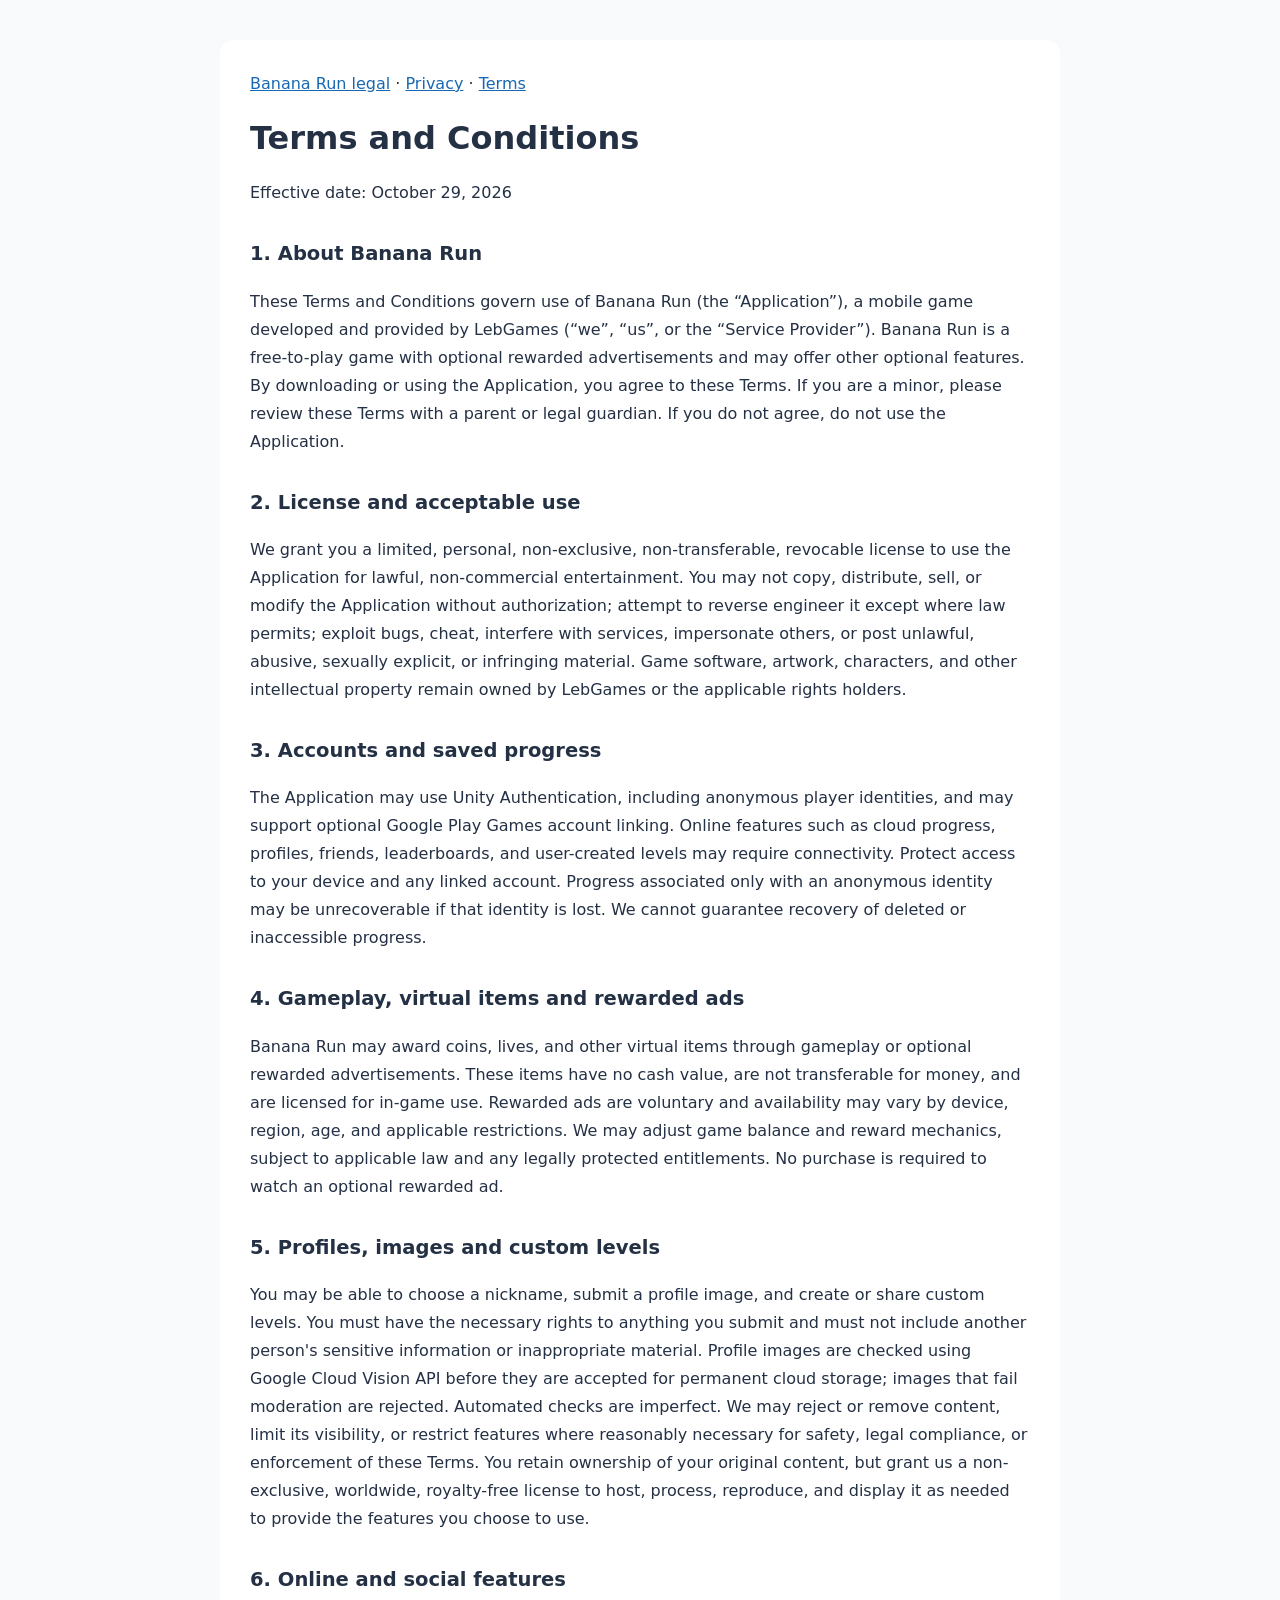
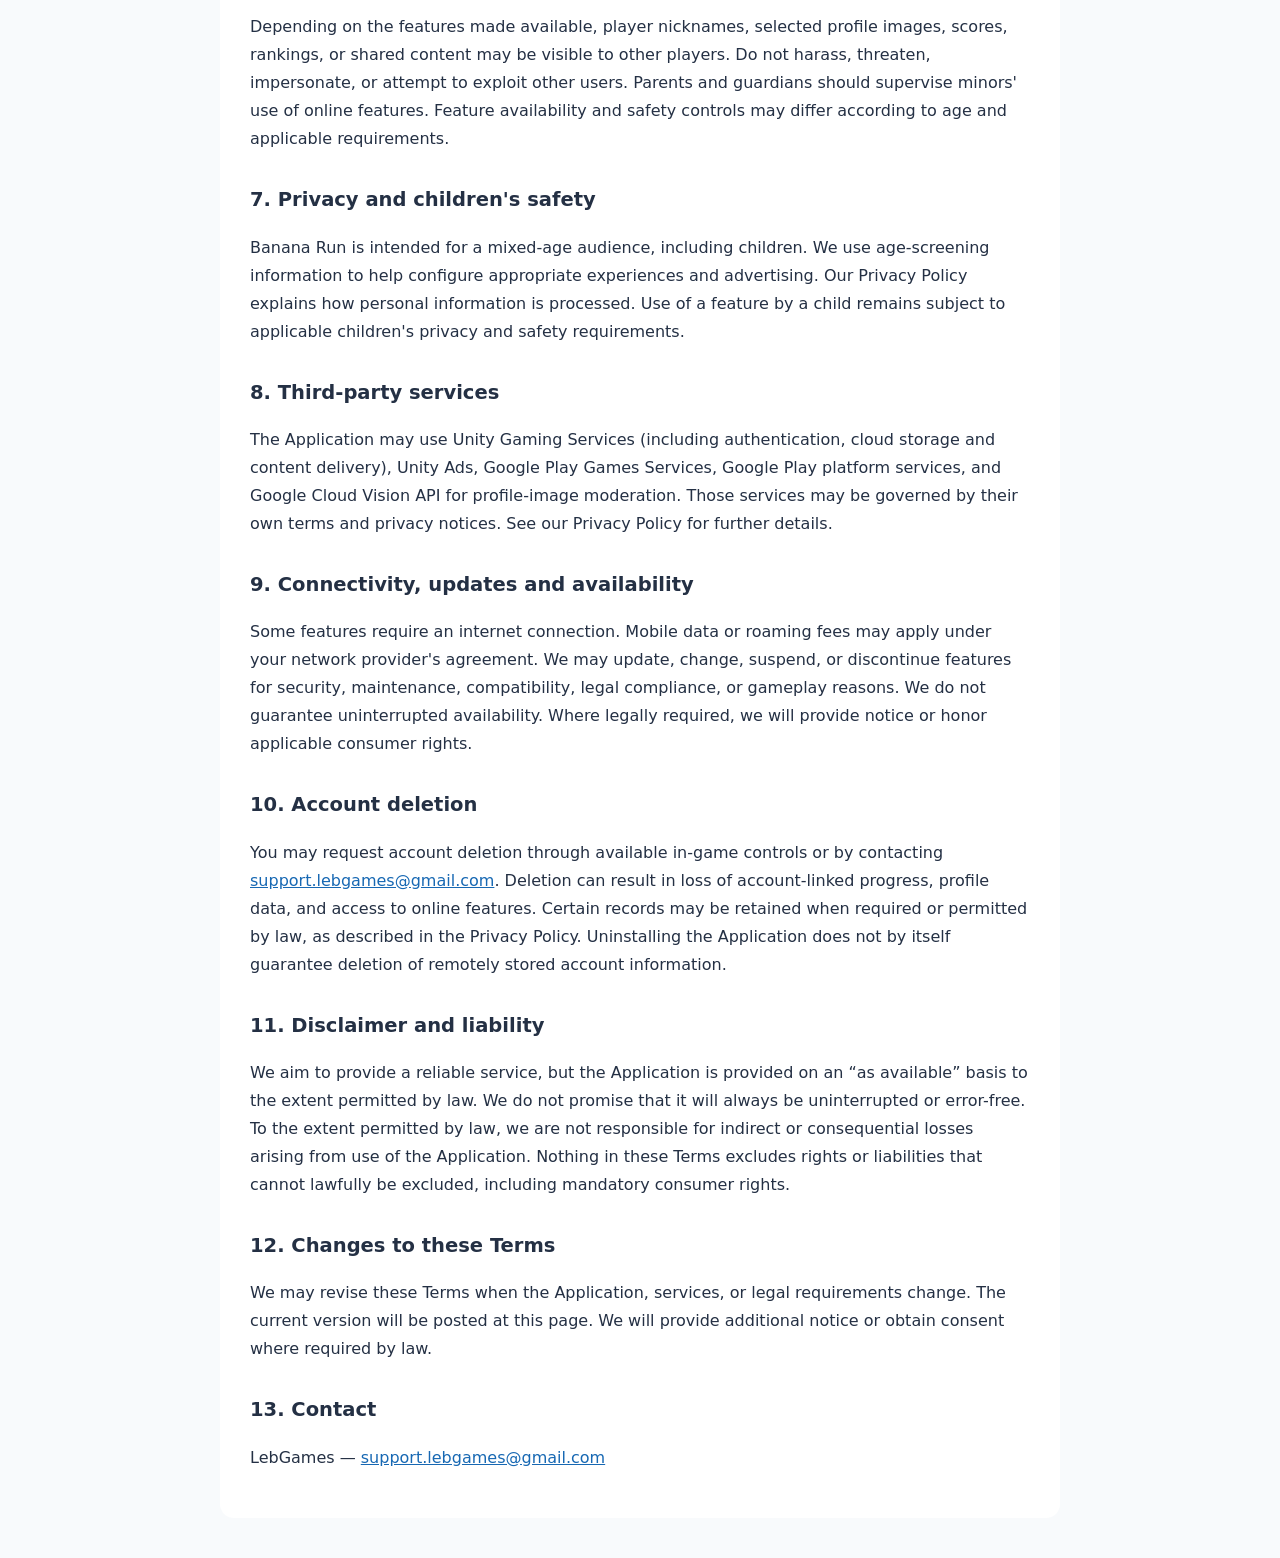
==== terms-and-conditions.html @ f40f856b "Add files via upload" ====
<!doctype html><html lang="en"><head><meta charset="utf-8"><meta name="viewport" content="width=device-width, initial-scale=1"><title>Terms and Conditions | Banana Run</title><style>body{font:16px/1.75 system-ui,-apple-system,Segoe UI,sans-serif;color:#243044;background:#f8fafc;margin:0}main{max-width:780px;margin:40px auto;padding:30px;background:white;border-radius:14px}h1{line-height:1.2}h2{margin-top:30px;font-size:1.22rem}a{color:#1768b3;overflow-wrap:anywhere}@media(max-width:700px){main{margin:0;padding:20px;border-radius:0}}</style></head><body><main><nav><a href="index.html">Banana Run legal</a> · <a href="privacy-policy.html">Privacy</a> · <a href="terms-and-conditions.html">Terms</a></nav><h1>Terms and Conditions</h1><p>Effective date: October 29, 2026</p><h2>1. About Banana Run</h2><p>These Terms and Conditions govern use of Banana Run (the “Application”), a mobile game developed and provided by LebGames (“we”, “us”, or the “Service Provider”). Banana Run is a free-to-play game with optional rewarded advertisements and may offer other optional features. By downloading or using the Application, you agree to these Terms. If you are a minor, please review these Terms with a parent or legal guardian. If you do not agree, do not use the Application.</p><h2>2. License and acceptable use</h2><p>We grant you a limited, personal, non-exclusive, non-transferable, revocable license to use the Application for lawful, non-commercial entertainment. You may not copy, distribute, sell, or modify the Application without authorization; attempt to reverse engineer it except where law permits; exploit bugs, cheat, interfere with services, impersonate others, or post unlawful, abusive, sexually explicit, or infringing material. Game software, artwork, characters, and other intellectual property remain owned by LebGames or the applicable rights holders.</p><h2>3. Accounts and saved progress</h2><p>The Application may use Unity Authentication, including anonymous player identities, and may support optional Google Play Games account linking. Online features such as cloud progress, profiles, friends, leaderboards, and user-created levels may require connectivity. Protect access to your device and any linked account. Progress associated only with an anonymous identity may be unrecoverable if that identity is lost. We cannot guarantee recovery of deleted or inaccessible progress.</p><h2>4. Gameplay, virtual items and rewarded ads</h2><p>Banana Run may award coins, lives, and other virtual items through gameplay or optional rewarded advertisements. These items have no cash value, are not transferable for money, and are licensed for in-game use. Rewarded ads are voluntary and availability may vary by device, region, age, and applicable restrictions. We may adjust game balance and reward mechanics, subject to applicable law and any legally protected entitlements. No purchase is required to watch an optional rewarded ad.</p><h2>5. Profiles, images and custom levels</h2><p>You may be able to choose a nickname, submit a profile image, and create or share custom levels. You must have the necessary rights to anything you submit and must not include another person&#x27;s sensitive information or inappropriate material. Profile images are checked using Google Cloud Vision API before they are accepted for permanent cloud storage; images that fail moderation are rejected. Automated checks are imperfect. We may reject or remove content, limit its visibility, or restrict features where reasonably necessary for safety, legal compliance, or enforcement of these Terms. You retain ownership of your original content, but grant us a non-exclusive, worldwide, royalty-free license to host, process, reproduce, and display it as needed to provide the features you choose to use.</p><h2>6. Online and social features</h2><p>Depending on the features made available, player nicknames, selected profile images, scores, rankings, or shared content may be visible to other players. Do not harass, threaten, impersonate, or attempt to exploit other users. Parents and guardians should supervise minors&#x27; use of online features. Feature availability and safety controls may differ according to age and applicable requirements.</p><h2>7. Privacy and children&#x27;s safety</h2><p>Banana Run is intended for a mixed-age audience, including children. We use age-screening information to help configure appropriate experiences and advertising. Our Privacy Policy explains how personal information is processed. Use of a feature by a child remains subject to applicable children&#x27;s privacy and safety requirements.</p><h2>8. Third-party services</h2><p>The Application may use Unity Gaming Services (including authentication, cloud storage and content delivery), Unity Ads, Google Play Games Services, Google Play platform services, and Google Cloud Vision API for profile-image moderation. Those services may be governed by their own terms and privacy notices. See our Privacy Policy for further details.</p><h2>9. Connectivity, updates and availability</h2><p>Some features require an internet connection. Mobile data or roaming fees may apply under your network provider&#x27;s agreement. We may update, change, suspend, or discontinue features for security, maintenance, compatibility, legal compliance, or gameplay reasons. We do not guarantee uninterrupted availability. Where legally required, we will provide notice or honor applicable consumer rights.</p><h2>10. Account deletion</h2><p>You may request account deletion through available in-game controls or by contacting <a href="mailto:support.lebgames@gmail.com">support.lebgames@gmail.com</a>. Deletion can result in loss of account-linked progress, profile data, and access to online features. Certain records may be retained when required or permitted by law, as described in the Privacy Policy. Uninstalling the Application does not by itself guarantee deletion of remotely stored account information.</p><h2>11. Disclaimer and liability</h2><p>We aim to provide a reliable service, but the Application is provided on an “as available” basis to the extent permitted by law. We do not promise that it will always be uninterrupted or error-free. To the extent permitted by law, we are not responsible for indirect or consequential losses arising from use of the Application. Nothing in these Terms excludes rights or liabilities that cannot lawfully be excluded, including mandatory consumer rights.</p><h2>12. Changes to these Terms</h2><p>We may revise these Terms when the Application, services, or legal requirements change. The current version will be posted at this page. We will provide additional notice or obtain consent where required by law.</p><h2>13. Contact</h2><p>LebGames — <a href="mailto:support.lebgames@gmail.com">support.lebgames@gmail.com</a></p></main></body></html>
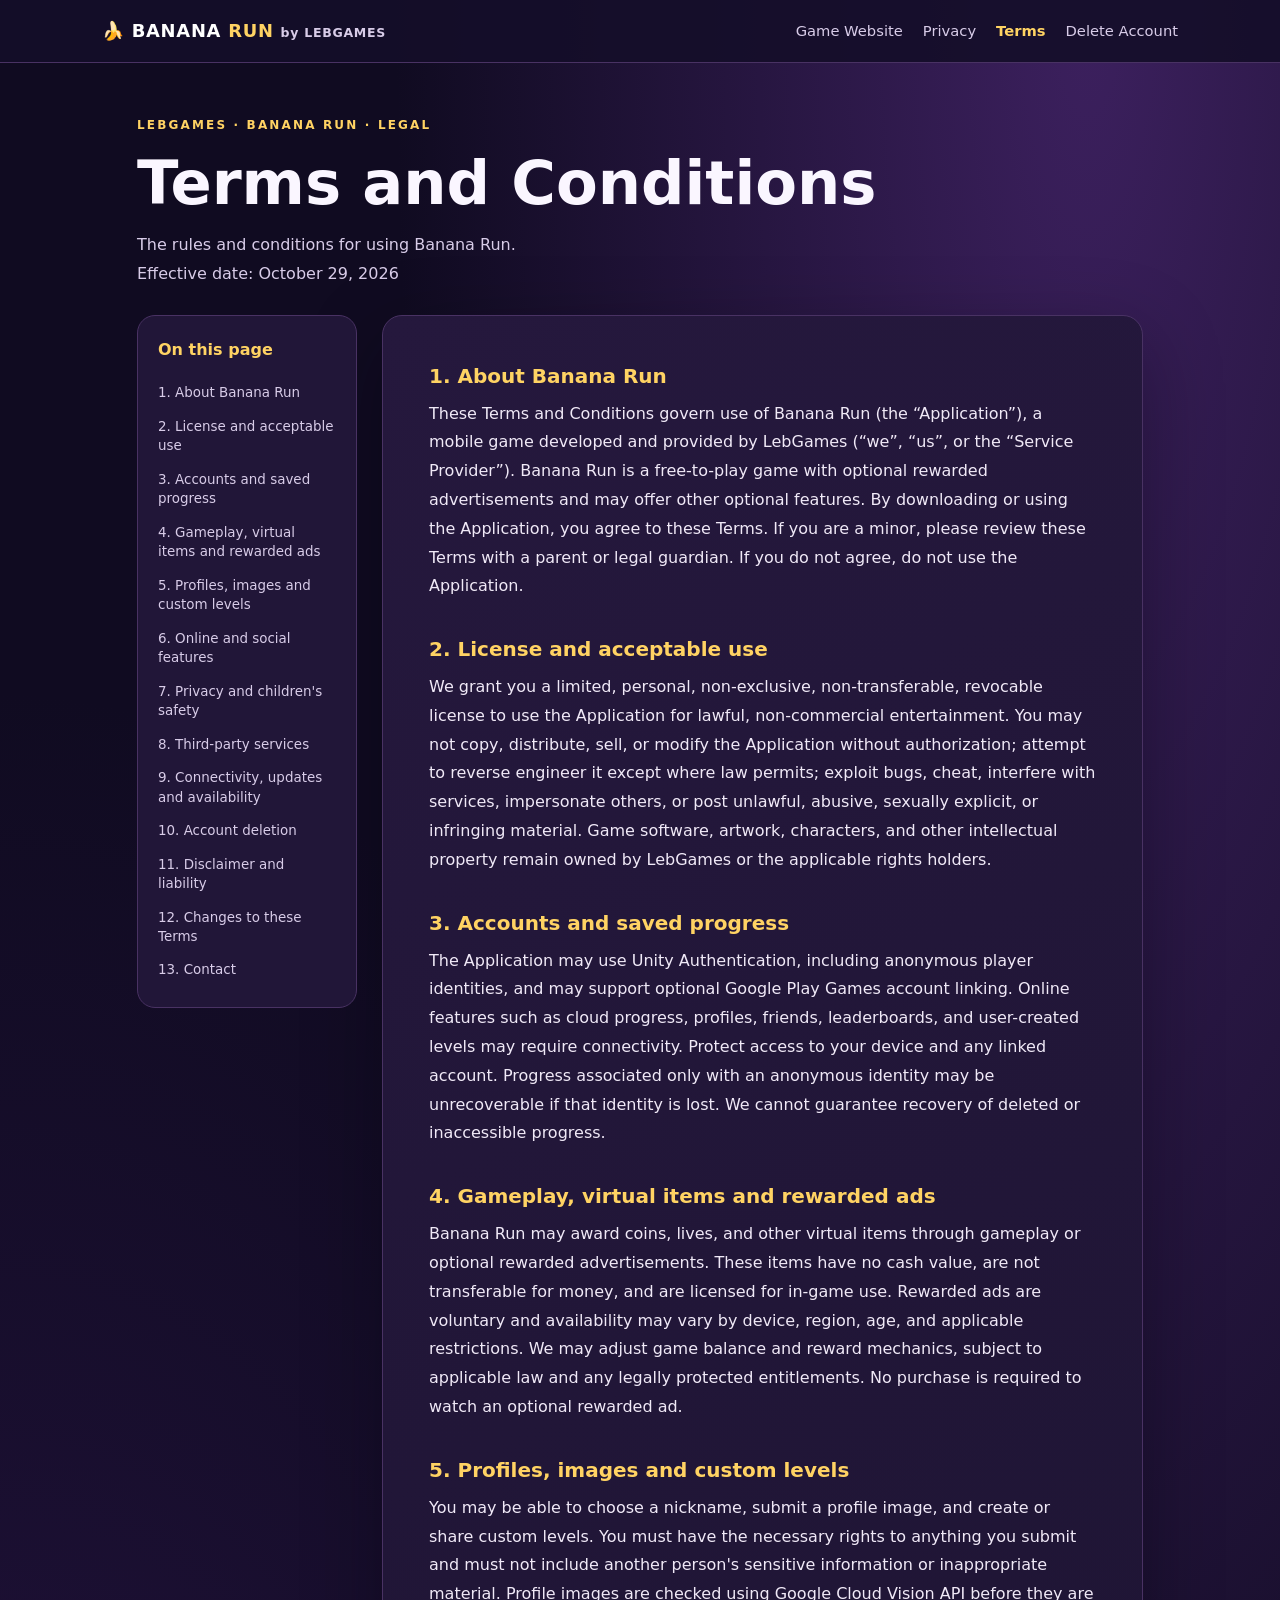
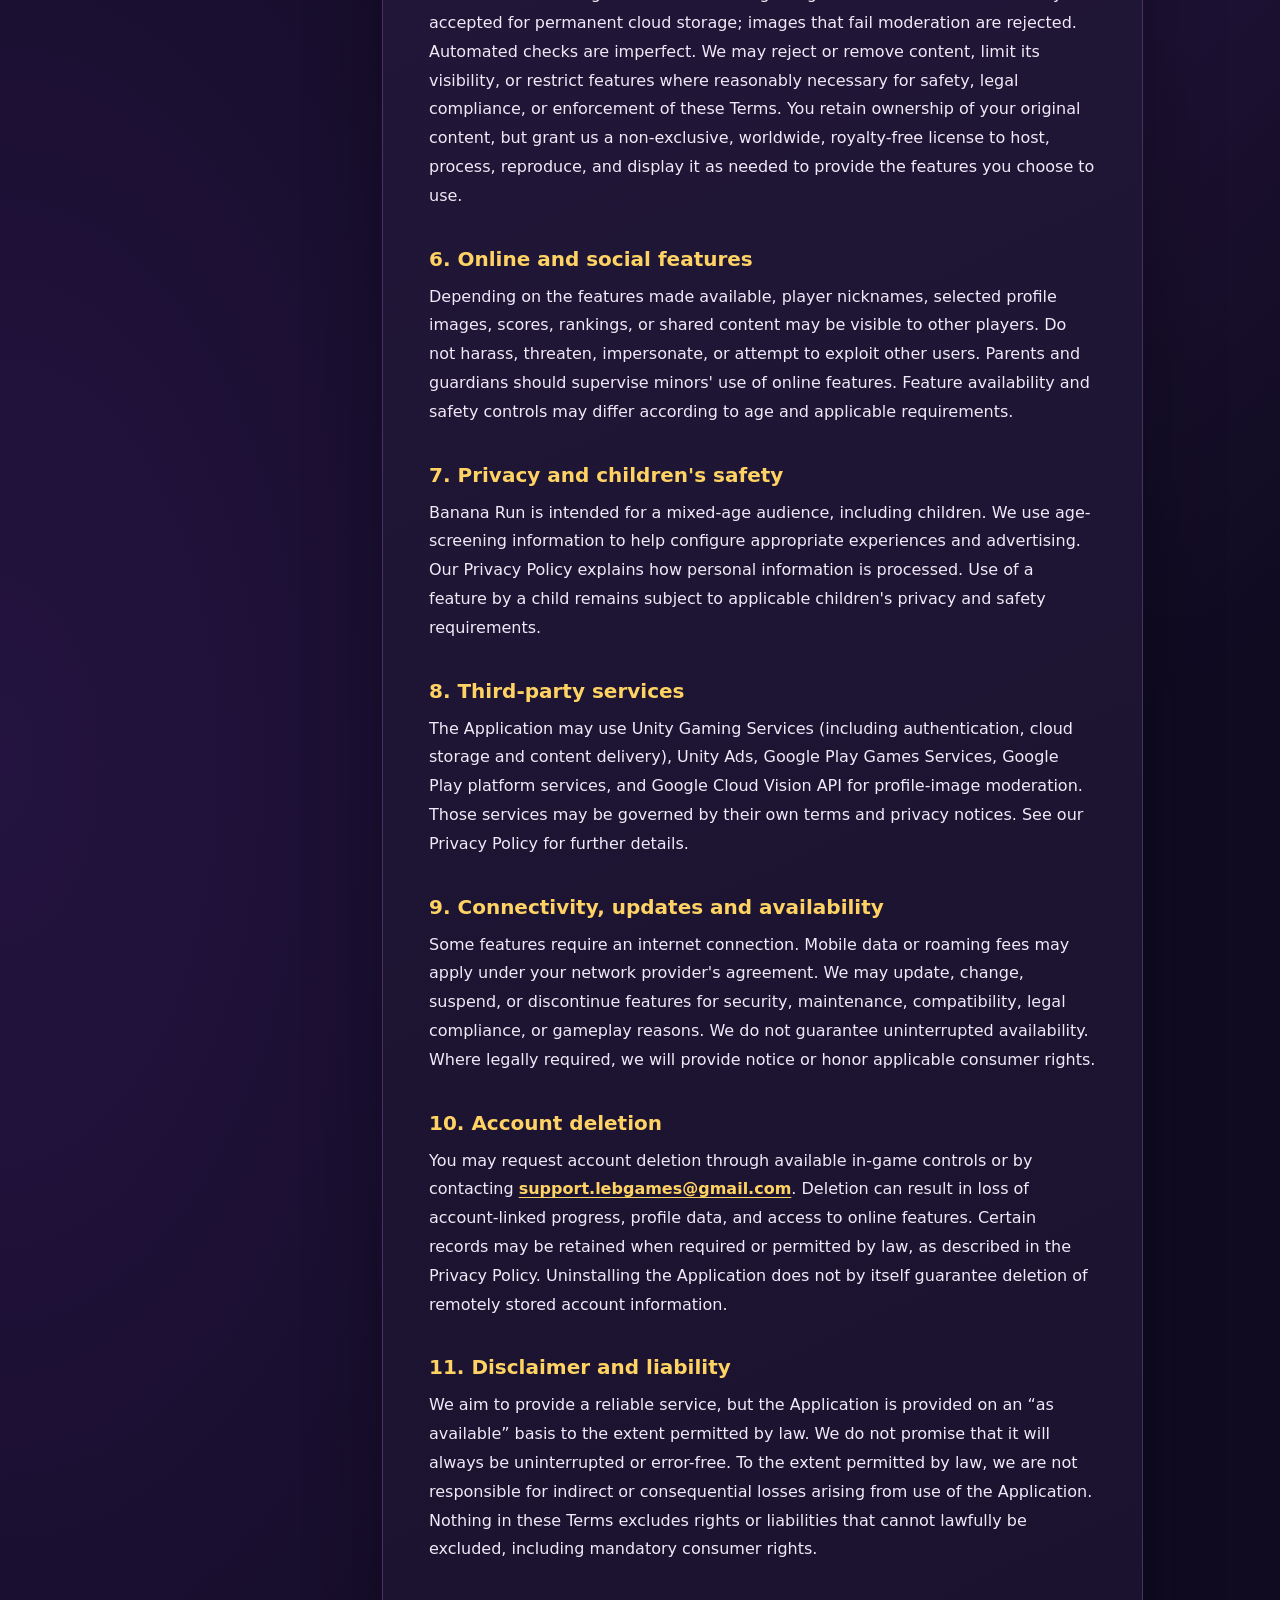
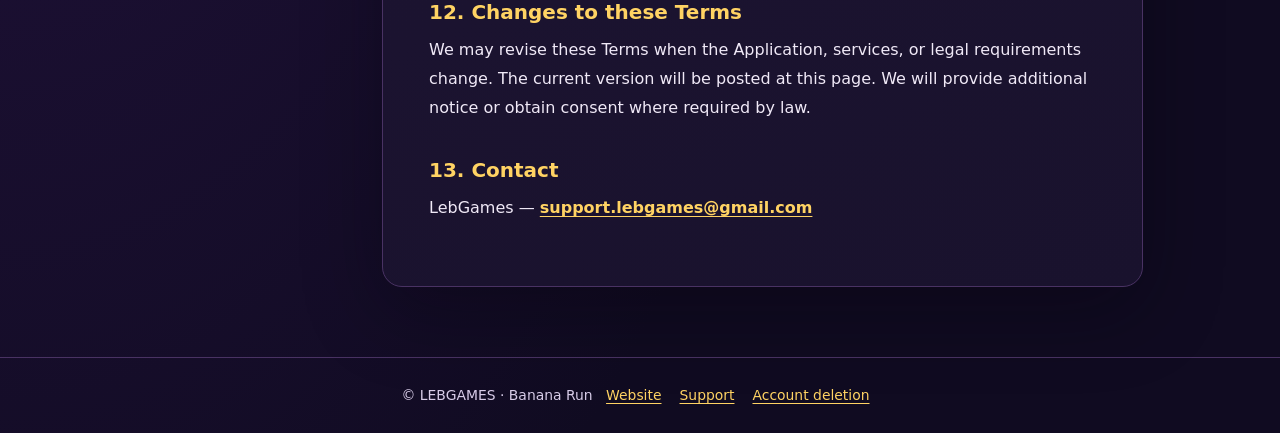
==== commit c94bf9ca: "Add files via upload" ====
--- a/terms-and-conditions.html
+++ b/terms-and-conditions.html
@@ -1 +1,9 @@
-<!doctype html><html lang="en"><head><meta charset="utf-8"><meta name="viewport" content="width=device-width, initial-scale=1"><title>Terms and Conditions | Banana Run</title><style>body{font:16px/1.75 system-ui,-apple-system,Segoe UI,sans-serif;color:#243044;background:#f8fafc;margin:0}main{max-width:780px;margin:40px auto;padding:30px;background:white;border-radius:14px}h1{line-height:1.2}h2{margin-top:30px;font-size:1.22rem}a{color:#1768b3;overflow-wrap:anywhere}@media(max-width:700px){main{margin:0;padding:20px;border-radius:0}}</style></head><body><main><nav><a href="index.html">Banana Run legal</a> · <a href="privacy-policy.html">Privacy</a> · <a href="terms-and-conditions.html">Terms</a></nav><h1>Terms and Conditions</h1><p>Effective date: October 29, 2026</p><h2>1. About Banana Run</h2><p>These Terms and Conditions govern use of Banana Run (the “Application”), a mobile game developed and provided by LebGames (“we”, “us”, or the “Service Provider”). Banana Run is a free-to-play game with optional rewarded advertisements and may offer other optional features. By downloading or using the Application, you agree to these Terms. If you are a minor, please review these Terms with a parent or legal guardian. If you do not agree, do not use the Application.</p><h2>2. License and acceptable use</h2><p>We grant you a limited, personal, non-exclusive, non-transferable, revocable license to use the Application for lawful, non-commercial entertainment. You may not copy, distribute, sell, or modify the Application without authorization; attempt to reverse engineer it except where law permits; exploit bugs, cheat, interfere with services, impersonate others, or post unlawful, abusive, sexually explicit, or infringing material. Game software, artwork, characters, and other intellectual property remain owned by LebGames or the applicable rights holders.</p><h2>3. Accounts and saved progress</h2><p>The Application may use Unity Authentication, including anonymous player identities, and may support optional Google Play Games account linking. Online features such as cloud progress, profiles, friends, leaderboards, and user-created levels may require connectivity. Protect access to your device and any linked account. Progress associated only with an anonymous identity may be unrecoverable if that identity is lost. We cannot guarantee recovery of deleted or inaccessible progress.</p><h2>4. Gameplay, virtual items and rewarded ads</h2><p>Banana Run may award coins, lives, and other virtual items through gameplay or optional rewarded advertisements. These items have no cash value, are not transferable for money, and are licensed for in-game use. Rewarded ads are voluntary and availability may vary by device, region, age, and applicable restrictions. We may adjust game balance and reward mechanics, subject to applicable law and any legally protected entitlements. No purchase is required to watch an optional rewarded ad.</p><h2>5. Profiles, images and custom levels</h2><p>You may be able to choose a nickname, submit a profile image, and create or share custom levels. You must have the necessary rights to anything you submit and must not include another person&#x27;s sensitive information or inappropriate material. Profile images are checked using Google Cloud Vision API before they are accepted for permanent cloud storage; images that fail moderation are rejected. Automated checks are imperfect. We may reject or remove content, limit its visibility, or restrict features where reasonably necessary for safety, legal compliance, or enforcement of these Terms. You retain ownership of your original content, but grant us a non-exclusive, worldwide, royalty-free license to host, process, reproduce, and display it as needed to provide the features you choose to use.</p><h2>6. Online and social features</h2><p>Depending on the features made available, player nicknames, selected profile images, scores, rankings, or shared content may be visible to other players. Do not harass, threaten, impersonate, or attempt to exploit other users. Parents and guardians should supervise minors&#x27; use of online features. Feature availability and safety controls may differ according to age and applicable requirements.</p><h2>7. Privacy and children&#x27;s safety</h2><p>Banana Run is intended for a mixed-age audience, including children. We use age-screening information to help configure appropriate experiences and advertising. Our Privacy Policy explains how personal information is processed. Use of a feature by a child remains subject to applicable children&#x27;s privacy and safety requirements.</p><h2>8. Third-party services</h2><p>The Application may use Unity Gaming Services (including authentication, cloud storage and content delivery), Unity Ads, Google Play Games Services, Google Play platform services, and Google Cloud Vision API for profile-image moderation. Those services may be governed by their own terms and privacy notices. See our Privacy Policy for further details.</p><h2>9. Connectivity, updates and availability</h2><p>Some features require an internet connection. Mobile data or roaming fees may apply under your network provider&#x27;s agreement. We may update, change, suspend, or discontinue features for security, maintenance, compatibility, legal compliance, or gameplay reasons. We do not guarantee uninterrupted availability. Where legally required, we will provide notice or honor applicable consumer rights.</p><h2>10. Account deletion</h2><p>You may request account deletion through available in-game controls or by contacting <a href="mailto:support.lebgames@gmail.com">support.lebgames@gmail.com</a>. Deletion can result in loss of account-linked progress, profile data, and access to online features. Certain records may be retained when required or permitted by law, as described in the Privacy Policy. Uninstalling the Application does not by itself guarantee deletion of remotely stored account information.</p><h2>11. Disclaimer and liability</h2><p>We aim to provide a reliable service, but the Application is provided on an “as available” basis to the extent permitted by law. We do not promise that it will always be uninterrupted or error-free. To the extent permitted by law, we are not responsible for indirect or consequential losses arising from use of the Application. Nothing in these Terms excludes rights or liabilities that cannot lawfully be excluded, including mandatory consumer rights.</p><h2>12. Changes to these Terms</h2><p>We may revise these Terms when the Application, services, or legal requirements change. The current version will be posted at this page. We will provide additional notice or obtain consent where required by law.</p><h2>13. Contact</h2><p>LebGames — <a href="mailto:support.lebgames@gmail.com">support.lebgames@gmail.com</a></p></main></body></html>+<!doctype html>
+<html lang="en"><head><meta charset="utf-8"><meta name="viewport" content="width=device-width,initial-scale=1">
+<meta name="theme-color" content="#100b21"><meta name="description" content="The rules and conditions for using Banana Run.">
+<title>Terms and Conditions | Banana Run — LEBGAMES</title><link rel="stylesheet" href="legal-style.css"></head>
+<body><header class="site-header"><div class="header-inner"><a class="brand" href="https://lebgames.github.io/BananaRun/">🍌 BANANA <b>RUN</b> <span style="font-size:.7em;color:#d8cce8">by LEBGAMES</span></a>
+<nav aria-label="Primary navigation"><a href="https://lebgames.github.io/BananaRun/">Game Website</a><a href="privacy-policy.html" >Privacy</a><a href="terms-and-conditions.html" aria-current="page">Terms</a><a href="https://berjawiahmad.github.io/banana-run-account-deletion/">Delete Account</a></nav></div></header>
+<section class="hero"><div class="eyebrow">LEBGAMES · Banana Run · Legal</div><h1>Terms and Conditions</h1><p>The rules and conditions for using Banana Run.<br>Effective date: October 29, 2026</p></section>
+<div class="layout"><aside class="toc" aria-label="On this page"><strong>On this page</strong><div class="toc-links"><a href="#section-1">1. About Banana Run</a><a href="#section-2">2. License and acceptable use</a><a href="#section-3">3. Accounts and saved progress</a><a href="#section-4">4. Gameplay, virtual items and rewarded ads</a><a href="#section-5">5. Profiles, images and custom levels</a><a href="#section-6">6. Online and social features</a><a href="#section-7">7. Privacy and children's safety</a><a href="#section-8">8. Third-party services</a><a href="#section-9">9. Connectivity, updates and availability</a><a href="#section-10">10. Account deletion</a><a href="#section-11">11. Disclaimer and liability</a><a href="#section-12">12. Changes to these Terms</a><a href="#section-13">13. Contact</a></div></aside><main class="policy" id="main-content"><h2 id="section-1">1. About Banana Run</h2><p>These Terms and Conditions govern use of Banana Run (the “Application”), a mobile game developed and provided by LebGames (“we”, “us”, or the “Service Provider”). Banana Run is a free-to-play game with optional rewarded advertisements and may offer other optional features. By downloading or using the Application, you agree to these Terms. If you are a minor, please review these Terms with a parent or legal guardian. If you do not agree, do not use the Application.</p><h2 id="section-2">2. License and acceptable use</h2><p>We grant you a limited, personal, non-exclusive, non-transferable, revocable license to use the Application for lawful, non-commercial entertainment. You may not copy, distribute, sell, or modify the Application without authorization; attempt to reverse engineer it except where law permits; exploit bugs, cheat, interfere with services, impersonate others, or post unlawful, abusive, sexually explicit, or infringing material. Game software, artwork, characters, and other intellectual property remain owned by LebGames or the applicable rights holders.</p><h2 id="section-3">3. Accounts and saved progress</h2><p>The Application may use Unity Authentication, including anonymous player identities, and may support optional Google Play Games account linking. Online features such as cloud progress, profiles, friends, leaderboards, and user-created levels may require connectivity. Protect access to your device and any linked account. Progress associated only with an anonymous identity may be unrecoverable if that identity is lost. We cannot guarantee recovery of deleted or inaccessible progress.</p><h2 id="section-4">4. Gameplay, virtual items and rewarded ads</h2><p>Banana Run may award coins, lives, and other virtual items through gameplay or optional rewarded advertisements. These items have no cash value, are not transferable for money, and are licensed for in-game use. Rewarded ads are voluntary and availability may vary by device, region, age, and applicable restrictions. We may adjust game balance and reward mechanics, subject to applicable law and any legally protected entitlements. No purchase is required to watch an optional rewarded ad.</p><h2 id="section-5">5. Profiles, images and custom levels</h2><p>You may be able to choose a nickname, submit a profile image, and create or share custom levels. You must have the necessary rights to anything you submit and must not include another person's sensitive information or inappropriate material. Profile images are checked using Google Cloud Vision API before they are accepted for permanent cloud storage; images that fail moderation are rejected. Automated checks are imperfect. We may reject or remove content, limit its visibility, or restrict features where reasonably necessary for safety, legal compliance, or enforcement of these Terms. You retain ownership of your original content, but grant us a non-exclusive, worldwide, royalty-free license to host, process, reproduce, and display it as needed to provide the features you choose to use.</p><h2 id="section-6">6. Online and social features</h2><p>Depending on the features made available, player nicknames, selected profile images, scores, rankings, or shared content may be visible to other players. Do not harass, threaten, impersonate, or attempt to exploit other users. Parents and guardians should supervise minors' use of online features. Feature availability and safety controls may differ according to age and applicable requirements.</p><h2 id="section-7">7. Privacy and children's safety</h2><p>Banana Run is intended for a mixed-age audience, including children. We use age-screening information to help configure appropriate experiences and advertising. Our Privacy Policy explains how personal information is processed. Use of a feature by a child remains subject to applicable children's privacy and safety requirements.</p><h2 id="section-8">8. Third-party services</h2><p>The Application may use Unity Gaming Services (including authentication, cloud storage and content delivery), Unity Ads, Google Play Games Services, Google Play platform services, and Google Cloud Vision API for profile-image moderation. Those services may be governed by their own terms and privacy notices. See our Privacy Policy for further details.</p><h2 id="section-9">9. Connectivity, updates and availability</h2><p>Some features require an internet connection. Mobile data or roaming fees may apply under your network provider's agreement. We may update, change, suspend, or discontinue features for security, maintenance, compatibility, legal compliance, or gameplay reasons. We do not guarantee uninterrupted availability. Where legally required, we will provide notice or honor applicable consumer rights.</p><h2 id="section-10">10. Account deletion</h2><p>You may request account deletion through available in-game controls or by contacting <a href="mailto:support.lebgames@gmail.com">support.lebgames@gmail.com</a>. Deletion can result in loss of account-linked progress, profile data, and access to online features. Certain records may be retained when required or permitted by law, as described in the Privacy Policy. Uninstalling the Application does not by itself guarantee deletion of remotely stored account information.</p><h2 id="section-11">11. Disclaimer and liability</h2><p>We aim to provide a reliable service, but the Application is provided on an “as available” basis to the extent permitted by law. We do not promise that it will always be uninterrupted or error-free. To the extent permitted by law, we are not responsible for indirect or consequential losses arising from use of the Application. Nothing in these Terms excludes rights or liabilities that cannot lawfully be excluded, including mandatory consumer rights.</p><h2 id="section-12">12. Changes to these Terms</h2><p>We may revise these Terms when the Application, services, or legal requirements change. The current version will be posted at this page. We will provide additional notice or obtain consent where required by law.</p><h2 id="section-13">13. Contact</h2><p>LebGames — <a href="mailto:support.lebgames@gmail.com">support.lebgames@gmail.com</a></p></main></div>
+<footer class="footer">© LEBGAMES · Banana Run <a href="https://lebgames.github.io/BananaRun/">Website</a><a href="mailto:support.lebgames@gmail.com">Support</a><a href="https://berjawiahmad.github.io/banana-run-account-deletion/">Account deletion</a></footer></body></html>
--- a/legal-style.css
+++ b/legal-style.css
@@ -0,0 +1,35 @@
+
+:root{color-scheme:dark;--bg:#100b21;--panel:#201537;--line:#493263;--text:#faf6ff;--muted:#d8cce8;--gold:#ffd363;--violet:#bc92ff}
+*{box-sizing:border-box}
+html{scroll-behavior:smooth}
+body{margin:0;font:16px/1.8 system-ui,-apple-system,"Segoe UI",Roboto,sans-serif;color:var(--text);background:radial-gradient(ellipse at 85% 0%,#3c205e 0%,transparent 45%),radial-gradient(ellipse at 0% 65%,#241340 0%,transparent 50%),var(--bg)}
+a{color:var(--gold);overflow-wrap:anywhere;text-underline-offset:3px}
+a:hover{color:#fff1b8}
+.site-header{border-bottom:1px solid var(--line);background:#140e29e8}
+.header-inner{max-width:1120px;margin:auto;padding:15px 22px;display:flex;align-items:center;justify-content:space-between;gap:18px;flex-wrap:wrap}
+.brand{text-decoration:none;color:white;font-weight:900;letter-spacing:.04em;font-size:1.12rem}
+.brand b{color:var(--gold)}
+.site-header nav{display:flex;gap:20px;flex-wrap:wrap;font-size:.92rem}
+.site-header nav a{color:var(--muted);text-decoration:none}
+.site-header nav a[aria-current=page]{color:var(--gold);font-weight:750}
+.hero{max-width:1050px;margin:0 auto;padding:52px 22px 26px}
+.eyebrow{text-transform:uppercase;letter-spacing:.18em;color:var(--gold);font-size:.75rem;font-weight:800}
+.hero h1{font-size:clamp(2.25rem,6vw,3.8rem);line-height:1.12;margin:12px 0 14px}
+.hero p{color:var(--muted);margin:0;max-width:690px}
+.layout{max-width:1050px;margin:auto;padding:0 22px 70px;display:grid;grid-template-columns:220px minmax(0,1fr);gap:25px;align-items:start}
+.toc{position:sticky;top:20px;padding:20px;border:1px solid var(--line);border-radius:18px;background:#211638}
+.toc strong{display:block;color:var(--gold);margin-bottom:12px}
+.toc a{display:block;font-size:.84rem;line-height:1.45;padding:7px 0;text-decoration:none;color:var(--muted)}
+.toc a:hover{color:white}
+.policy{min-width:0;background:linear-gradient(155deg,#25183d,#19122d);border:1px solid var(--line);border-radius:20px;padding:clamp(22px,4vw,46px);box-shadow:0 24px 80px #05020b55}
+.policy h2{font-size:1.25rem;line-height:1.4;color:var(--gold);margin:34px 0 10px;scroll-margin-top:20px}
+.policy h2:first-of-type{margin-top:0}
+.policy p,.policy li{color:#f0e9f7}
+.policy p{margin:0 0 17px}
+.policy ul,.policy ol{padding-left:22px}
+.policy strong{color:white}
+.policy a{font-weight:650}
+.footer{border-top:1px solid var(--line);padding:25px 22px;text-align:center;color:var(--muted);font-size:.87rem}
+.footer a{margin:0 9px}
+@media(max-width:760px){.layout{grid-template-columns:1fr}.toc{position:static}.toc-links{display:grid;grid-template-columns:repeat(2,minmax(0,1fr));gap:0 15px}.hero{padding-top:36px}.header-inner{justify-content:center;text-align:center}.site-header nav{justify-content:center}.policy{border-radius:15px}}
+@media(max-width:430px){.toc-links{grid-template-columns:1fr}.header-inner{padding:14px}.layout{padding:0 12px 45px}.hero{padding-left:17px;padding-right:17px}}
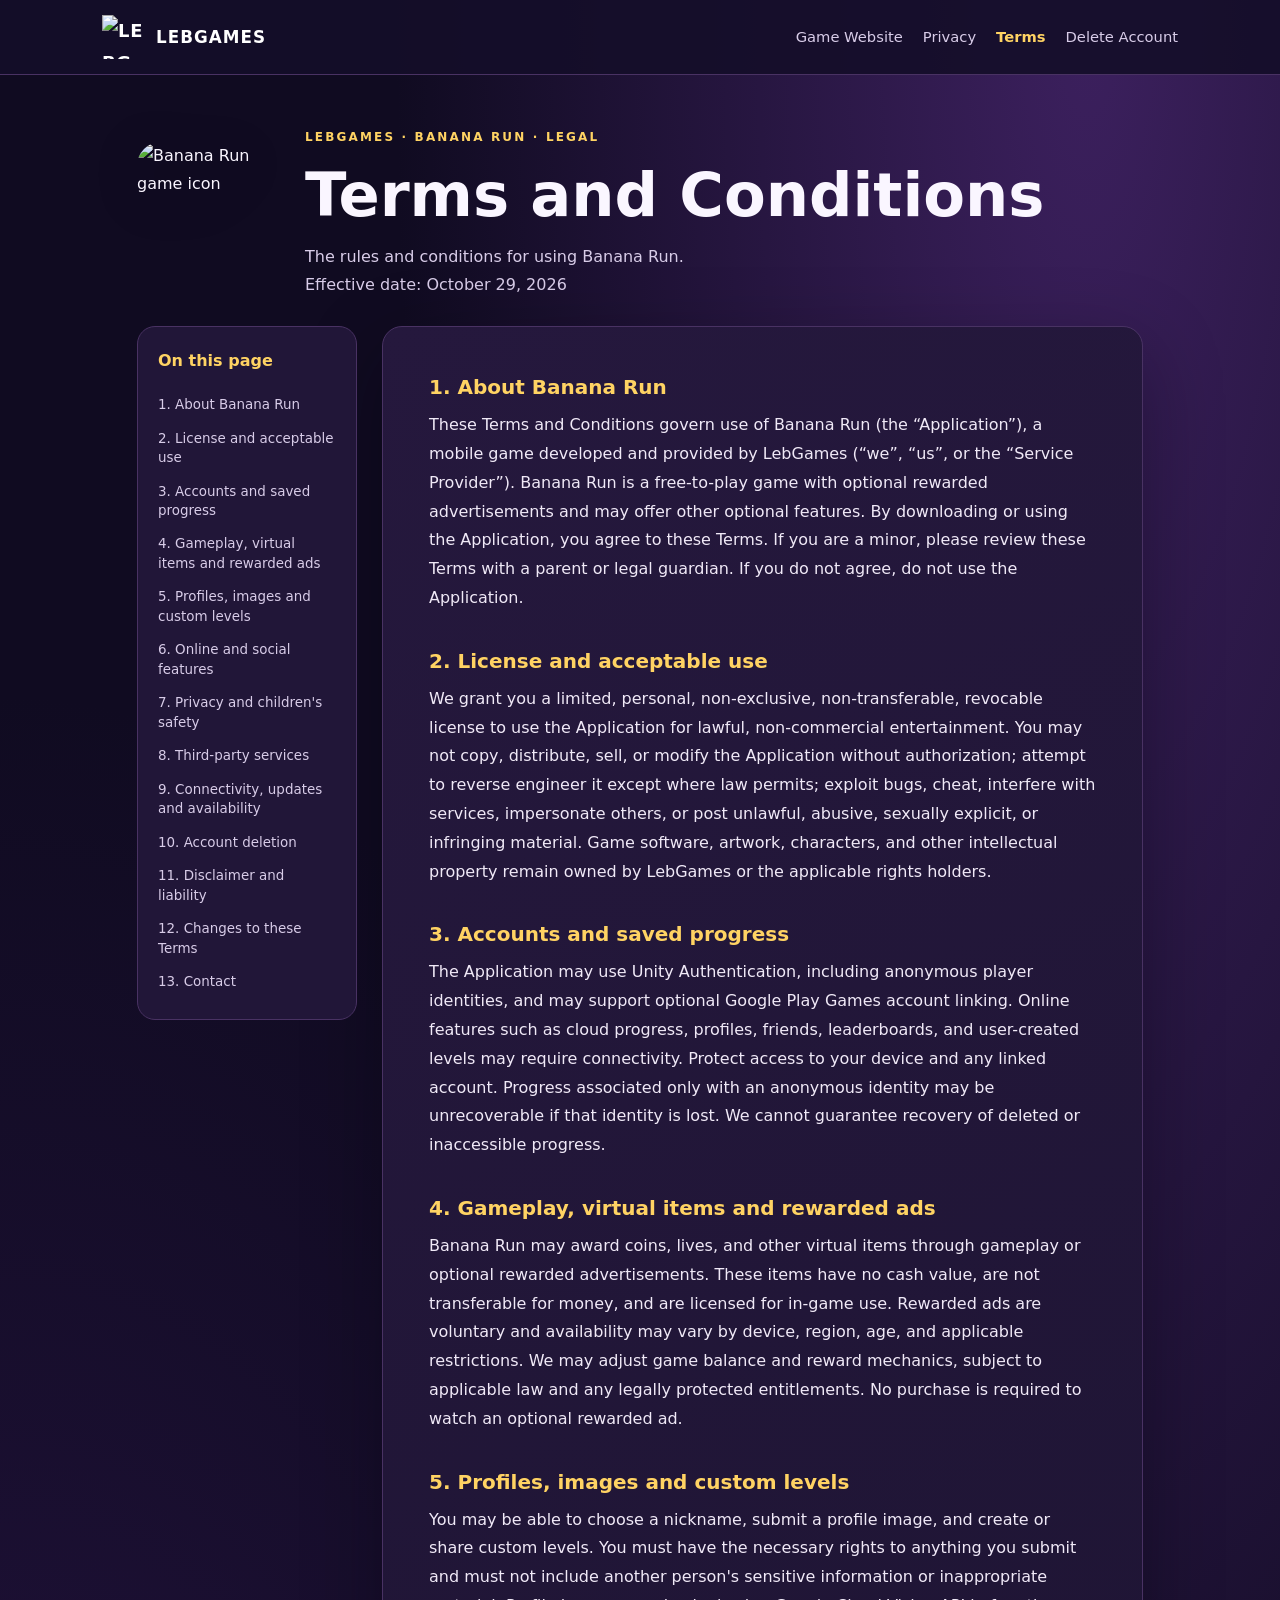
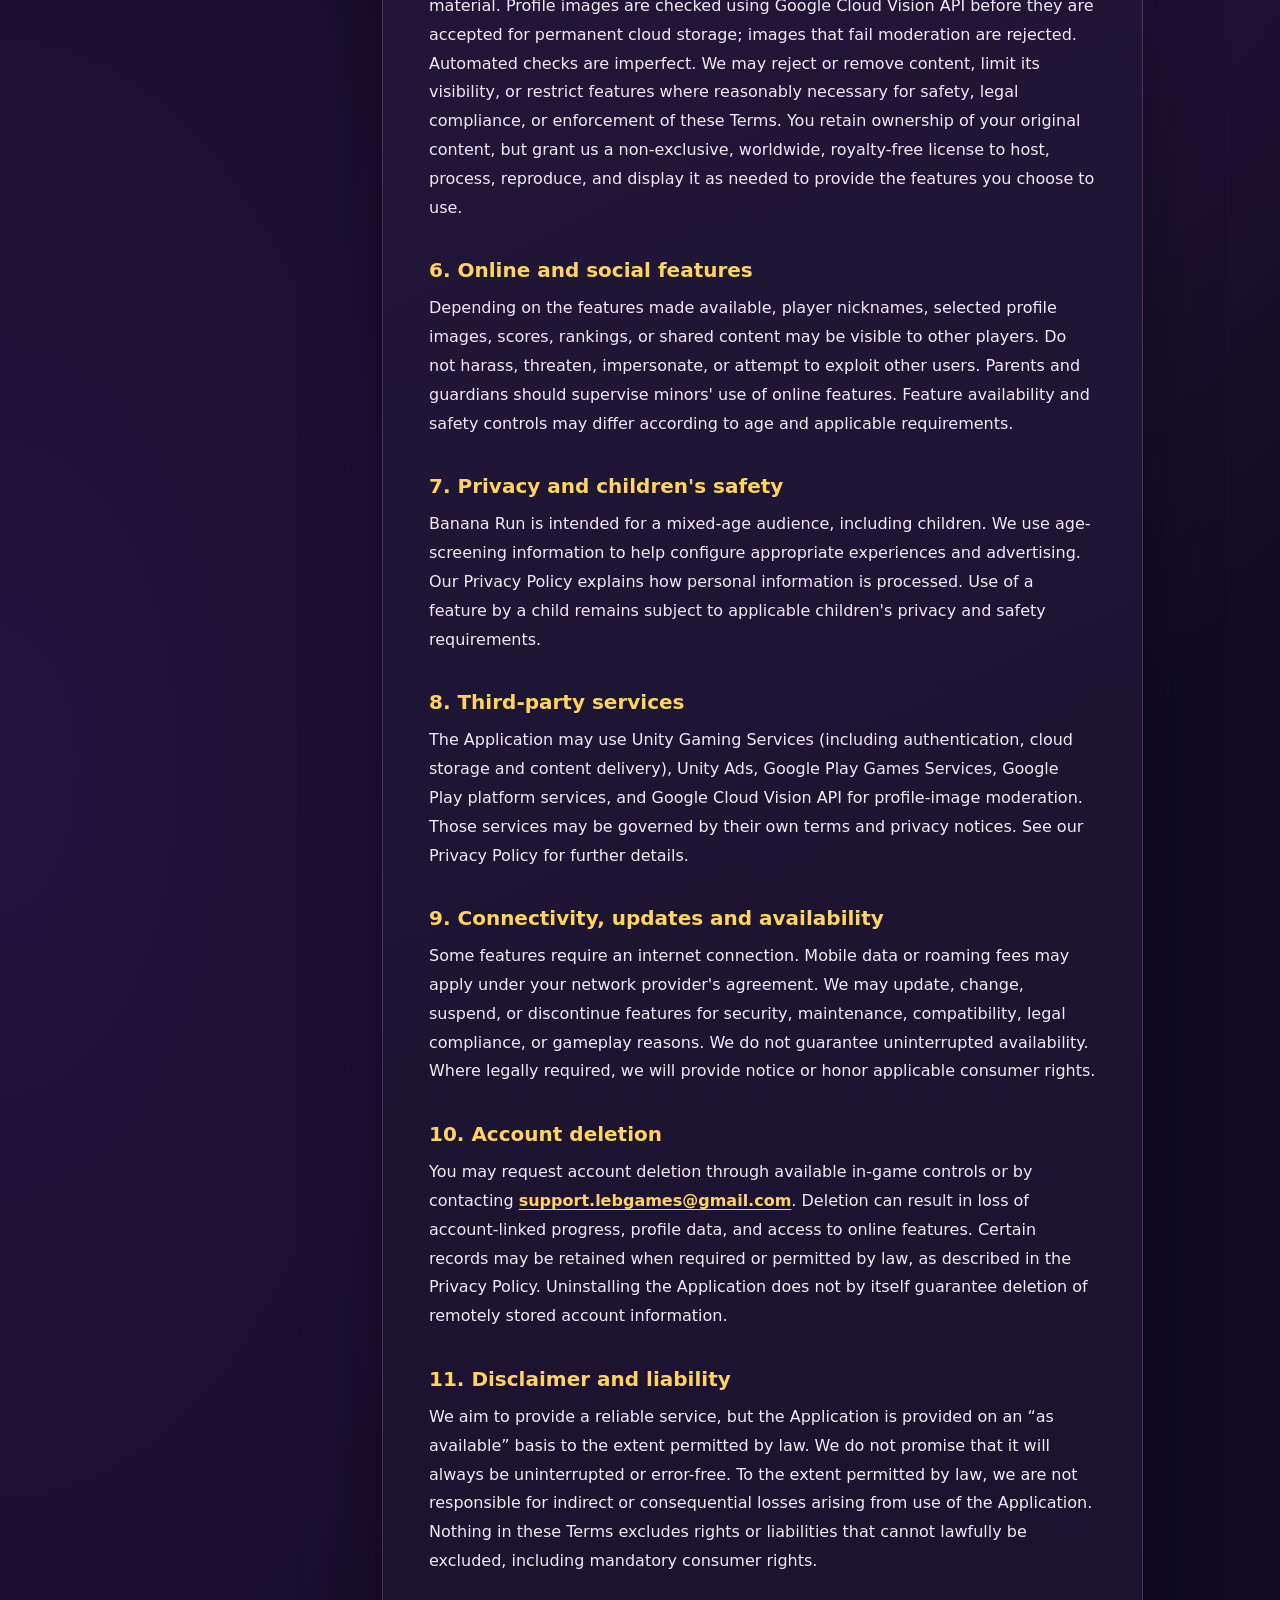
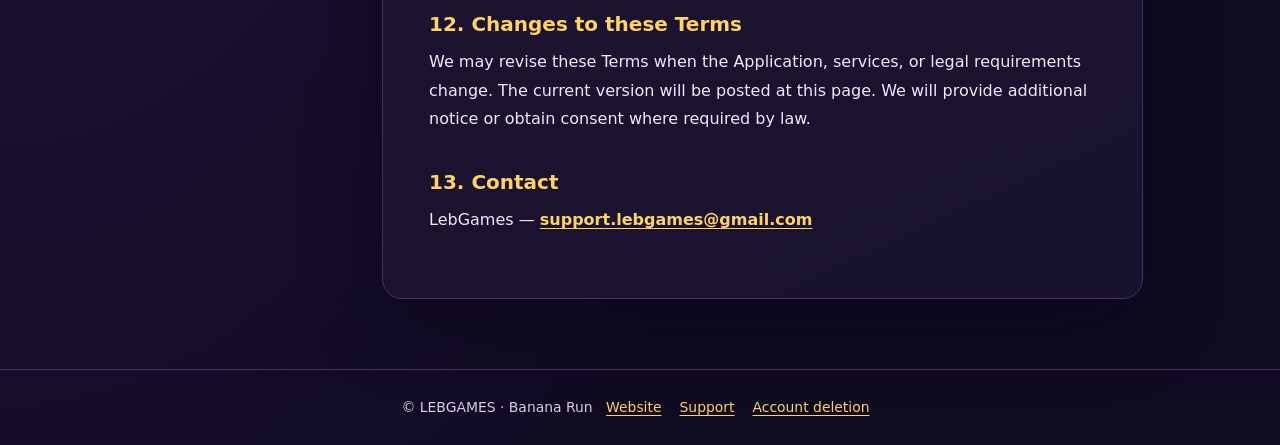
==== commit fb0a0e5b: "Add files via upload" ====
--- a/terms-and-conditions.html
+++ b/terms-and-conditions.html
@@ -2,8 +2,8 @@
 <html lang="en"><head><meta charset="utf-8"><meta name="viewport" content="width=device-width,initial-scale=1">
 <meta name="theme-color" content="#100b21"><meta name="description" content="The rules and conditions for using Banana Run.">
 <title>Terms and Conditions | Banana Run — LEBGAMES</title><link rel="stylesheet" href="legal-style.css"></head>
-<body><header class="site-header"><div class="header-inner"><a class="brand" href="https://lebgames.github.io/BananaRun/">🍌 BANANA <b>RUN</b> <span style="font-size:.7em;color:#d8cce8">by LEBGAMES</span></a>
+<body><header class="site-header"><div class="header-inner"><a class="brand" href="https://lebgames.github.io/BananaRun/"><img src="assets/lebgames-logo.png" alt="LEBGAMES logo" class="studio-logo"><span class="brand-wordmark">LEBGAMES</span></a>
 <nav aria-label="Primary navigation"><a href="https://lebgames.github.io/BananaRun/">Game Website</a><a href="privacy-policy.html" >Privacy</a><a href="terms-and-conditions.html" aria-current="page">Terms</a><a href="https://berjawiahmad.github.io/banana-run-account-deletion/">Delete Account</a></nav></div></header>
-<section class="hero"><div class="eyebrow">LEBGAMES · Banana Run · Legal</div><h1>Terms and Conditions</h1><p>The rules and conditions for using Banana Run.<br>Effective date: October 29, 2026</p></section>
+<section class="hero"><div class="hero-heading"><img src="assets/banana-run-icon.png" alt="Banana Run game icon" class="game-icon"><div><div class="eyebrow">LEBGAMES · Banana Run · Legal</div><h1>Terms and Conditions</h1><p>The rules and conditions for using Banana Run.<br>Effective date: October 29, 2026</p></div></div></section>
 <div class="layout"><aside class="toc" aria-label="On this page"><strong>On this page</strong><div class="toc-links"><a href="#section-1">1. About Banana Run</a><a href="#section-2">2. License and acceptable use</a><a href="#section-3">3. Accounts and saved progress</a><a href="#section-4">4. Gameplay, virtual items and rewarded ads</a><a href="#section-5">5. Profiles, images and custom levels</a><a href="#section-6">6. Online and social features</a><a href="#section-7">7. Privacy and children's safety</a><a href="#section-8">8. Third-party services</a><a href="#section-9">9. Connectivity, updates and availability</a><a href="#section-10">10. Account deletion</a><a href="#section-11">11. Disclaimer and liability</a><a href="#section-12">12. Changes to these Terms</a><a href="#section-13">13. Contact</a></div></aside><main class="policy" id="main-content"><h2 id="section-1">1. About Banana Run</h2><p>These Terms and Conditions govern use of Banana Run (the “Application”), a mobile game developed and provided by LebGames (“we”, “us”, or the “Service Provider”). Banana Run is a free-to-play game with optional rewarded advertisements and may offer other optional features. By downloading or using the Application, you agree to these Terms. If you are a minor, please review these Terms with a parent or legal guardian. If you do not agree, do not use the Application.</p><h2 id="section-2">2. License and acceptable use</h2><p>We grant you a limited, personal, non-exclusive, non-transferable, revocable license to use the Application for lawful, non-commercial entertainment. You may not copy, distribute, sell, or modify the Application without authorization; attempt to reverse engineer it except where law permits; exploit bugs, cheat, interfere with services, impersonate others, or post unlawful, abusive, sexually explicit, or infringing material. Game software, artwork, characters, and other intellectual property remain owned by LebGames or the applicable rights holders.</p><h2 id="section-3">3. Accounts and saved progress</h2><p>The Application may use Unity Authentication, including anonymous player identities, and may support optional Google Play Games account linking. Online features such as cloud progress, profiles, friends, leaderboards, and user-created levels may require connectivity. Protect access to your device and any linked account. Progress associated only with an anonymous identity may be unrecoverable if that identity is lost. We cannot guarantee recovery of deleted or inaccessible progress.</p><h2 id="section-4">4. Gameplay, virtual items and rewarded ads</h2><p>Banana Run may award coins, lives, and other virtual items through gameplay or optional rewarded advertisements. These items have no cash value, are not transferable for money, and are licensed for in-game use. Rewarded ads are voluntary and availability may vary by device, region, age, and applicable restrictions. We may adjust game balance and reward mechanics, subject to applicable law and any legally protected entitlements. No purchase is required to watch an optional rewarded ad.</p><h2 id="section-5">5. Profiles, images and custom levels</h2><p>You may be able to choose a nickname, submit a profile image, and create or share custom levels. You must have the necessary rights to anything you submit and must not include another person's sensitive information or inappropriate material. Profile images are checked using Google Cloud Vision API before they are accepted for permanent cloud storage; images that fail moderation are rejected. Automated checks are imperfect. We may reject or remove content, limit its visibility, or restrict features where reasonably necessary for safety, legal compliance, or enforcement of these Terms. You retain ownership of your original content, but grant us a non-exclusive, worldwide, royalty-free license to host, process, reproduce, and display it as needed to provide the features you choose to use.</p><h2 id="section-6">6. Online and social features</h2><p>Depending on the features made available, player nicknames, selected profile images, scores, rankings, or shared content may be visible to other players. Do not harass, threaten, impersonate, or attempt to exploit other users. Parents and guardians should supervise minors' use of online features. Feature availability and safety controls may differ according to age and applicable requirements.</p><h2 id="section-7">7. Privacy and children's safety</h2><p>Banana Run is intended for a mixed-age audience, including children. We use age-screening information to help configure appropriate experiences and advertising. Our Privacy Policy explains how personal information is processed. Use of a feature by a child remains subject to applicable children's privacy and safety requirements.</p><h2 id="section-8">8. Third-party services</h2><p>The Application may use Unity Gaming Services (including authentication, cloud storage and content delivery), Unity Ads, Google Play Games Services, Google Play platform services, and Google Cloud Vision API for profile-image moderation. Those services may be governed by their own terms and privacy notices. See our Privacy Policy for further details.</p><h2 id="section-9">9. Connectivity, updates and availability</h2><p>Some features require an internet connection. Mobile data or roaming fees may apply under your network provider's agreement. We may update, change, suspend, or discontinue features for security, maintenance, compatibility, legal compliance, or gameplay reasons. We do not guarantee uninterrupted availability. Where legally required, we will provide notice or honor applicable consumer rights.</p><h2 id="section-10">10. Account deletion</h2><p>You may request account deletion through available in-game controls or by contacting <a href="mailto:support.lebgames@gmail.com">support.lebgames@gmail.com</a>. Deletion can result in loss of account-linked progress, profile data, and access to online features. Certain records may be retained when required or permitted by law, as described in the Privacy Policy. Uninstalling the Application does not by itself guarantee deletion of remotely stored account information.</p><h2 id="section-11">11. Disclaimer and liability</h2><p>We aim to provide a reliable service, but the Application is provided on an “as available” basis to the extent permitted by law. We do not promise that it will always be uninterrupted or error-free. To the extent permitted by law, we are not responsible for indirect or consequential losses arising from use of the Application. Nothing in these Terms excludes rights or liabilities that cannot lawfully be excluded, including mandatory consumer rights.</p><h2 id="section-12">12. Changes to these Terms</h2><p>We may revise these Terms when the Application, services, or legal requirements change. The current version will be posted at this page. We will provide additional notice or obtain consent where required by law.</p><h2 id="section-13">13. Contact</h2><p>LebGames — <a href="mailto:support.lebgames@gmail.com">support.lebgames@gmail.com</a></p></main></div>
 <footer class="footer">© LEBGAMES · Banana Run <a href="https://lebgames.github.io/BananaRun/">Website</a><a href="mailto:support.lebgames@gmail.com">Support</a><a href="https://berjawiahmad.github.io/banana-run-account-deletion/">Account deletion</a></footer></body></html>
--- a/legal-style.css
+++ b/legal-style.css
@@ -33,3 +33,6 @@
 .footer a{margin:0 9px}
 @media(max-width:760px){.layout{grid-template-columns:1fr}.toc{position:static}.toc-links{display:grid;grid-template-columns:repeat(2,minmax(0,1fr));gap:0 15px}.hero{padding-top:36px}.header-inner{justify-content:center;text-align:center}.site-header nav{justify-content:center}.policy{border-radius:15px}}
 @media(max-width:430px){.toc-links{grid-template-columns:1fr}.header-inner{padding:14px}.layout{padding:0 12px 45px}.hero{padding-left:17px;padding-right:17px}}
+
+/* Official LEBGAMES and Banana Run brand assets */
+.brand{display:inline-flex;align-items:center;gap:10px}.studio-logo{width:44px;height:44px;object-fit:contain;flex:none}.brand-wordmark{font-size:1.05rem;letter-spacing:.06em}.hero-heading{display:flex;align-items:center;gap:24px}.game-icon{width:clamp(86px,15vw,144px);height:auto;aspect-ratio:1;object-fit:contain;border-radius:24px;flex:none;filter:drop-shadow(0 8px 24px #0005)}.hero-heading>div{min-width:0}@media(max-width:520px){.hero-heading{gap:14px;align-items:flex-start}.game-icon{width:80px;border-radius:16px}.hero h1{font-size:clamp(1.9rem,8vw,2.6rem)}.studio-logo{width:36px;height:36px}}
